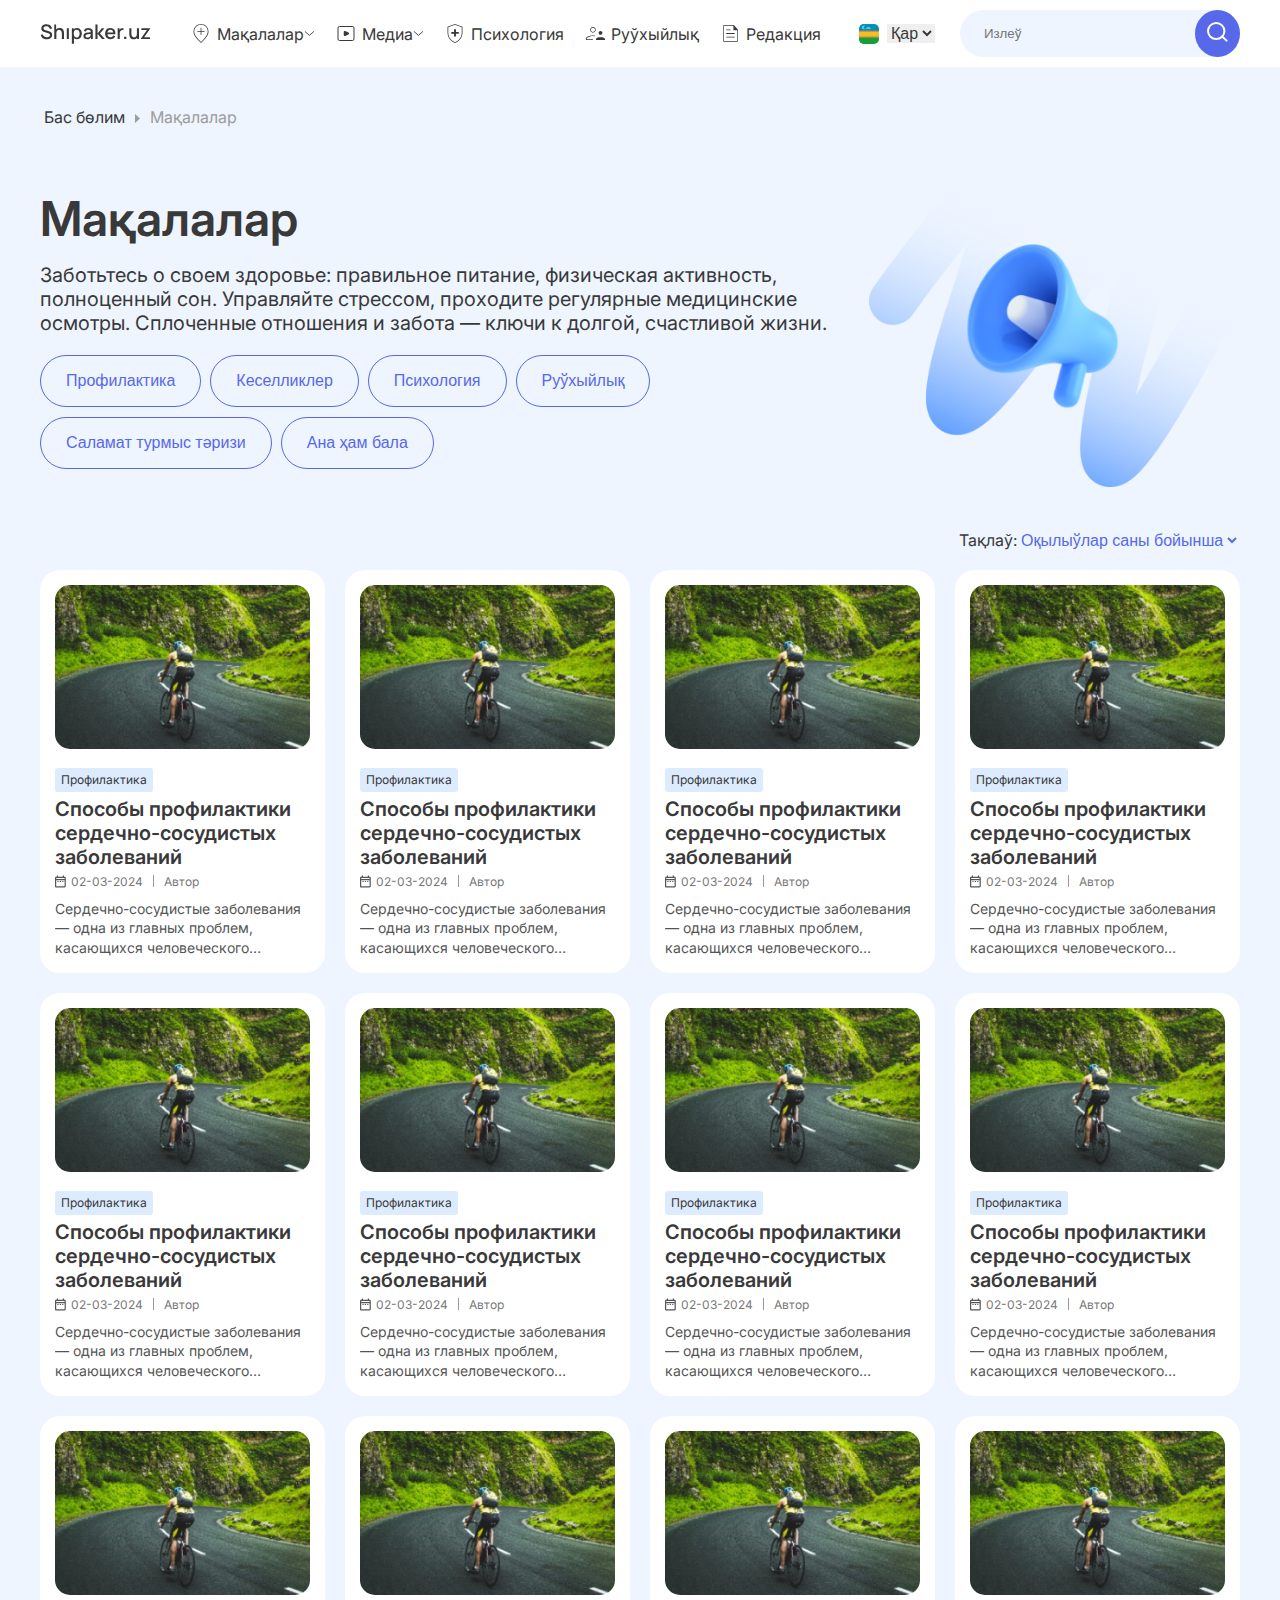
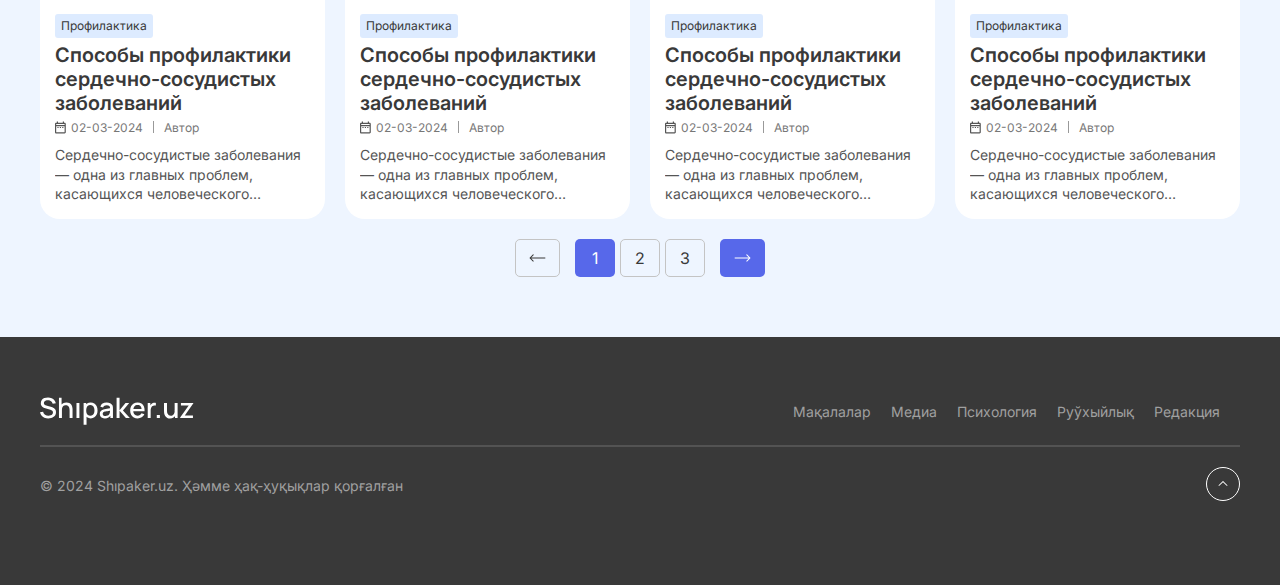
==== articles.html @ 268ea750 "Articles page added" ====
<!DOCTYPE html>
<html lang="en">
  <head>
    <meta charset="UTF-8" />
    <meta name="viewport" content="width=device-width, initial-scale=1.0" />
    <link rel="stylesheet" href="css/style.css" />
    <title>Мақалалар</title>
  </head>
  <body>
    <!-- Navbar -->

    <nav class="nav">
      <div class="container">
        <div class="nav_inner">
          <div class="logo"><img src="img/Logo.svg" alt="Logo" /></div>
          <div class="nav_links">
            <div class="nav_link">
              <img class="nav_link_icon" src="img/link1.svg" alt="link1" />
              <a href="#">Мақалалар</a>
              <img src="img/arrow.svg.svg" alt="arrow" />
            </div>
            <div class="nav_link">
              <img class="nav_link_icon" src="img/link2.svg" alt="link2" />
              <a href="#">Медиа</a>
              <img src="img/arrow.svg.svg" alt="arrow" />
            </div>
            <div class="nav_link">
              <img class="nav_link_icon" src="img/link3.svg" alt="link3" />
              <a href="#">Психология</a>
            </div>
            <div class="nav_link">
              <img class="nav_link_icon" src="img/link4.svg" alt="link4" />
              <a href="#">Руўхыйлық</a>
            </div>
            <div class="nav_link">
              <img class="nav_link_icon" src="img/link5.svg" alt="link5" />
              <a href="#">Редакция</a>
            </div>
          </div>
          <div class="nav_right">
            <div class="change_lang">
              <img src="img/flag_kaa.svg" alt="Flag_Kar" />
              <select name="language" class="lang-select">
                <option value="value1 selected">Қар</option>
                <option value="value1 selected">Қар</option>
              </select>
            </div>
            <div class="search">
              <form action="#" class="search_form">
                <input type="text" placeholder="Излеў" />
                <button><img src="img/search.svg" alt="#" /></button>
              </form>
            </div>
            <div class="menu">
              <div class="menu_lines">
                <div></div>
                <div></div>
                <div></div>
              </div>
            </div>
          </div>
        </div>
      </div>
    </nav>

    <!-- BreadCrumb -->
    <div class="breadcrumb">
      <div class="container">
        <ul class="breadcrumb">
          <li class="breadcrumb-link"><a href="index.html">Бас бөлим</a></li>
          <li class="breadcrumb-link breadcrumb-link-active">Мақалалар</li>
        </ul>
      </div>
    </div>

    <!-- Header -->

    <header class="header">
      <div class="container">
        <div class="header_inner">
          <div class="header_left header_left-about">
            <h1 class="header_title">Мақалалар</h1>
            <p class="header_subtitle">
              Заботьтесь о своем здоровье: правильное питание, физическая
              активность, полноценный сон. Управляйте стрессом, проходите
              регулярные медицинские осмотры. Сплоченные отношения и забота —
              ключи к долгой, счастливой жизни.
            </p>
            <button class="btn-outline about-page-btn">Профилактика</button>
            <button class="btn-outline about-page-btn">Кеселликлер</button>
            <button class="btn-outline about-page-btn">Психология</button>
            <button class="btn-outline about-page-btn">Руўхыйлық</button>
            <button class="btn-outline about-page-btn">
              Саламат турмыс тәризи
            </button>
            <button class="btn-outline about-page-btn">Ана ҳам бала</button>
          </div>
          <div class="header_right">
            <img src="img/about-page/about-page-header.png" alt="Photo" />
          </div>
        </div>
      </div>
    </header>

    <!-- Articles -->
    <section class="about-articles">
      <div class="container">
        <div class="sort">
          <div class="sort_text">Тақлаў:</div>
          <select name="sort-select" class="sort-select" id="sort-select">
            <option value="value1" selected>Оқылыўлар саны бойынша</option>
            <option value="value2">Оқылыўлар саны бойынша</option>
            <option value="value3">Оқылыўлар саны бойынша</option>
          </select>
        </div>
        <div class="about-articles-grid">
          <div class="article-v">
            <div class="article-v__img">
              <img src="img/article-v-img.jpg" alt="Image" />
            </div>
            <div class="article-v_content">
              <div class="article-category">Профилактика</div>
              <h3 class="article-title article-v-title">
                Способы профилактики сердечно-сосудистых заболеваний
              </h3>
              <div class="article-description">
                <div class="article-date">
                  <img src="img/date.svg" alt="date" />
                  02-03-2024
                </div>
                <div class="line"></div>
                <span class="author">Автор</span>
              </div>
              <p class="article-text article-v-text">
                Сердечно-сосудистые заболевания — одна из главных проблем,
                касающихся человеческого здоровья. Эти заболевания могут
                включать в себя инфаркт, инсульт, артериальную гипертензию,
                аритмию и многие другие состояния, которые затрагивают сердце и
                кровеносную систему.
              </p>
            </div>
          </div>

          <div class="article-v">
            <div class="article-v__img">
              <img src="img/article-v-img.jpg" alt="Image" />
            </div>
            <div class="article-v_content">
              <div class="article-category">Профилактика</div>
              <h3 class="article-title article-v-title">
                Способы профилактики сердечно-сосудистых заболеваний
              </h3>
              <div class="article-description">
                <div class="article-date">
                  <img src="img/date.svg" alt="date" />
                  02-03-2024
                </div>
                <div class="line"></div>
                <span class="author">Автор</span>
              </div>
              <p class="article-text article-v-text">
                Сердечно-сосудистые заболевания — одна из главных проблем,
                касающихся человеческого здоровья. Эти заболевания могут
                включать в себя инфаркт, инсульт, артериальную гипертензию,
                аритмию и многие другие состояния, которые затрагивают сердце и
                кровеносную систему.
              </p>
            </div>
          </div>

          <div class="article-v">
            <div class="article-v__img">
              <img src="img/article-v-img.jpg" alt="Image" />
            </div>
            <div class="article-v_content">
              <div class="article-category">Профилактика</div>
              <h3 class="article-title article-v-title">
                Способы профилактики сердечно-сосудистых заболеваний
              </h3>
              <div class="article-description">
                <div class="article-date">
                  <img src="img/date.svg" alt="date" />
                  02-03-2024
                </div>
                <div class="line"></div>
                <span class="author">Автор</span>
              </div>
              <p class="article-text article-v-text">
                Сердечно-сосудистые заболевания — одна из главных проблем,
                касающихся человеческого здоровья. Эти заболевания могут
                включать в себя инфаркт, инсульт, артериальную гипертензию,
                аритмию и многие другие состояния, которые затрагивают сердце и
                кровеносную систему.
              </p>
            </div>
          </div>

          <div class="article-v">
            <div class="article-v__img">
              <img src="img/article-v-img.jpg" alt="Image" />
            </div>
            <div class="article-v_content">
              <div class="article-category">Профилактика</div>
              <h3 class="article-title article-v-title">
                Способы профилактики сердечно-сосудистых заболеваний
              </h3>
              <div class="article-description">
                <div class="article-date">
                  <img src="img/date.svg" alt="date" />
                  02-03-2024
                </div>
                <div class="line"></div>
                <span class="author">Автор</span>
              </div>
              <p class="article-text article-v-text">
                Сердечно-сосудистые заболевания — одна из главных проблем,
                касающихся человеческого здоровья. Эти заболевания могут
                включать в себя инфаркт, инсульт, артериальную гипертензию,
                аритмию и многие другие состояния, которые затрагивают сердце и
                кровеносную систему.
              </p>
            </div>
          </div>

          <div class="article-v">
            <div class="article-v__img">
              <img src="img/article-v-img.jpg" alt="Image" />
            </div>
            <div class="article-v_content">
              <div class="article-category">Профилактика</div>
              <h3 class="article-title article-v-title">
                Способы профилактики сердечно-сосудистых заболеваний
              </h3>
              <div class="article-description">
                <div class="article-date">
                  <img src="img/date.svg" alt="date" />
                  02-03-2024
                </div>
                <div class="line"></div>
                <span class="author">Автор</span>
              </div>
              <p class="article-text article-v-text">
                Сердечно-сосудистые заболевания — одна из главных проблем,
                касающихся человеческого здоровья. Эти заболевания могут
                включать в себя инфаркт, инсульт, артериальную гипертензию,
                аритмию и многие другие состояния, которые затрагивают сердце и
                кровеносную систему.
              </p>
            </div>
          </div>

          <div class="article-v">
            <div class="article-v__img">
              <img src="img/article-v-img.jpg" alt="Image" />
            </div>
            <div class="article-v_content">
              <div class="article-category">Профилактика</div>
              <h3 class="article-title article-v-title">
                Способы профилактики сердечно-сосудистых заболеваний
              </h3>
              <div class="article-description">
                <div class="article-date">
                  <img src="img/date.svg" alt="date" />
                  02-03-2024
                </div>
                <div class="line"></div>
                <span class="author">Автор</span>
              </div>
              <p class="article-text article-v-text">
                Сердечно-сосудистые заболевания — одна из главных проблем,
                касающихся человеческого здоровья. Эти заболевания могут
                включать в себя инфаркт, инсульт, артериальную гипертензию,
                аритмию и многие другие состояния, которые затрагивают сердце и
                кровеносную систему.
              </p>
            </div>
          </div>

          <div class="article-v">
            <div class="article-v__img">
              <img src="img/article-v-img.jpg" alt="Image" />
            </div>
            <div class="article-v_content">
              <div class="article-category">Профилактика</div>
              <h3 class="article-title article-v-title">
                Способы профилактики сердечно-сосудистых заболеваний
              </h3>
              <div class="article-description">
                <div class="article-date">
                  <img src="img/date.svg" alt="date" />
                  02-03-2024
                </div>
                <div class="line"></div>
                <span class="author">Автор</span>
              </div>
              <p class="article-text article-v-text">
                Сердечно-сосудистые заболевания — одна из главных проблем,
                касающихся человеческого здоровья. Эти заболевания могут
                включать в себя инфаркт, инсульт, артериальную гипертензию,
                аритмию и многие другие состояния, которые затрагивают сердце и
                кровеносную систему.
              </p>
            </div>
          </div>

          <div class="article-v">
            <div class="article-v__img">
              <img src="img/article-v-img.jpg" alt="Image" />
            </div>
            <div class="article-v_content">
              <div class="article-category">Профилактика</div>
              <h3 class="article-title article-v-title">
                Способы профилактики сердечно-сосудистых заболеваний
              </h3>
              <div class="article-description">
                <div class="article-date">
                  <img src="img/date.svg" alt="date" />
                  02-03-2024
                </div>
                <div class="line"></div>
                <span class="author">Автор</span>
              </div>
              <p class="article-text article-v-text">
                Сердечно-сосудистые заболевания — одна из главных проблем,
                касающихся человеческого здоровья. Эти заболевания могут
                включать в себя инфаркт, инсульт, артериальную гипертензию,
                аритмию и многие другие состояния, которые затрагивают сердце и
                кровеносную систему.
              </p>
            </div>
          </div>

          <div class="article-v">
            <div class="article-v__img">
              <img src="img/article-v-img.jpg" alt="Image" />
            </div>
            <div class="article-v_content">
              <div class="article-category">Профилактика</div>
              <h3 class="article-title article-v-title">
                Способы профилактики сердечно-сосудистых заболеваний
              </h3>
              <div class="article-description">
                <div class="article-date">
                  <img src="img/date.svg" alt="date" />
                  02-03-2024
                </div>
                <div class="line"></div>
                <span class="author">Автор</span>
              </div>
              <p class="article-text article-v-text">
                Сердечно-сосудистые заболевания — одна из главных проблем,
                касающихся человеческого здоровья. Эти заболевания могут
                включать в себя инфаркт, инсульт, артериальную гипертензию,
                аритмию и многие другие состояния, которые затрагивают сердце и
                кровеносную систему.
              </p>
            </div>
          </div>

          <div class="article-v">
            <div class="article-v__img">
              <img src="img/article-v-img.jpg" alt="Image" />
            </div>
            <div class="article-v_content">
              <div class="article-category">Профилактика</div>
              <h3 class="article-title article-v-title">
                Способы профилактики сердечно-сосудистых заболеваний
              </h3>
              <div class="article-description">
                <div class="article-date">
                  <img src="img/date.svg" alt="date" />
                  02-03-2024
                </div>
                <div class="line"></div>
                <span class="author">Автор</span>
              </div>
              <p class="article-text article-v-text">
                Сердечно-сосудистые заболевания — одна из главных проблем,
                касающихся человеческого здоровья. Эти заболевания могут
                включать в себя инфаркт, инсульт, артериальную гипертензию,
                аритмию и многие другие состояния, которые затрагивают сердце и
                кровеносную систему.
              </p>
            </div>
          </div>

          <div class="article-v">
            <div class="article-v__img">
              <img src="img/article-v-img.jpg" alt="Image" />
            </div>
            <div class="article-v_content">
              <div class="article-category">Профилактика</div>
              <h3 class="article-title article-v-title">
                Способы профилактики сердечно-сосудистых заболеваний
              </h3>
              <div class="article-description">
                <div class="article-date">
                  <img src="img/date.svg" alt="date" />
                  02-03-2024
                </div>
                <div class="line"></div>
                <span class="author">Автор</span>
              </div>
              <p class="article-text article-v-text">
                Сердечно-сосудистые заболевания — одна из главных проблем,
                касающихся человеческого здоровья. Эти заболевания могут
                включать в себя инфаркт, инсульт, артериальную гипертензию,
                аритмию и многие другие состояния, которые затрагивают сердце и
                кровеносную систему.
              </p>
            </div>
          </div>

          <div class="article-v">
            <div class="article-v__img">
              <img src="img/article-v-img.jpg" alt="Image" />
            </div>
            <div class="article-v_content">
              <div class="article-category">Профилактика</div>
              <h3 class="article-title article-v-title">
                Способы профилактики сердечно-сосудистых заболеваний
              </h3>
              <div class="article-description">
                <div class="article-date">
                  <img src="img/date.svg" alt="date" />
                  02-03-2024
                </div>
                <div class="line"></div>
                <span class="author">Автор</span>
              </div>
              <p class="article-text article-v-text">
                Сердечно-сосудистые заболевания — одна из главных проблем,
                касающихся человеческого здоровья. Эти заболевания могут
                включать в себя инфаркт, инсульт, артериальную гипертензию,
                аритмию и многие другие состояния, которые затрагивают сердце и
                кровеносную систему.
              </p>
            </div>
          </div>
        </div>
        <div class="pagination">
          <div class="page-arrow">
            <img src="img/about-page/arrow-left.svg" alt="Arrow-left" />
          </div>
          <ul class="pagination-ul">
            <li class="pagination-item pagination-active">1</li>
            <li class="pagination-item">2</li>
            <li class="pagination-item">3</li>
          </ul>
          <div class="page-arrow pagination-active">
            <img src="img/about-page/arrow-right.svg" alt="Arrow-right" />
          </div>
        </div>
      </div>
    </section>

    <!-- Footer -->

    <footer class="footer">
      <div class="container">
        <div class="footer_up">
          <div class="logo">
            <img src="img/logo_white.svg" alt="Logo-white" />
          </div>.sort {
            font-size: ;
          }
          <ul class="footer_links">
            <li><a href="#" class="footer_link">Мақалалар</a></li>
            <li><a href="#" class="footer_link">Медиа</a></li>
            <li><a href="#" class="footer_link">Психология</a></li>
            <li><a href="#" class="footer_link">Руўхыйлық</a></li>
            <li><a href="#" class="footer_link">Редакция</a></li>
          </ul>
        </div>
        <hr class="footer_line" />
        <div class="footer_down">
          <p>© 2024 Shıpaker.uz. Ҳәмме ҳақ-ҳуқықлар қорғалған</p>
          <div class="to-top"><img src="img/totop.svg" alt="ToTop" /></div>
        </div>
      </div>
    </footer>
  </body>
</html>
---- css/style.css ----
@import url("https://fonts.googleapis.com/css2?family=Inter:wght@100..900&display=swap");

:root {
  --main-color: #5768ea;
  --black-color: #393939;
  --white-color: #ffffff;
  --bg-color: #eef5ff;
}

html {
  box-sizing: border-box;
}

*,
*::before,
*::after {
  box-sizing: inherit;
}

body {
  margin: 0;
  font-family: "Inter", sans-serif;
  background-color: var(--bg-color);
  color: var(--black-color);
}

h1,
h2,
h3,
h4,
h5,
h6,
ul,
ol,
p {
  margin: 0;
  padding: 0;
}

.container {
  max-width: 1440px;
  width: 100%;
  margin: 0 auto;
  padding: 0 40px;
}

section {
  padding-bottom: 60px;
}

/* Navbar */

.nav {
  background-color: var(--white-color);
  padding: 10px 0;
  position: sticky;
  top: 0;
}

.nav_inner {
  display: flex;
  justify-content: space-between;
  align-items: center;
}

.logo {
  display: flex;
  align-items: center;
}

.logo img {
  width: 100%;
}

.nav_links {
  display: flex;
  align-items: center;
}

.nav_link {
  display: flex;
  align-items: center;
  margin-right: 20px;
  cursor: pointer;
}

.nav_link a {
  font-size: 16px;
  color: var(--black-color);
  text-decoration: none;
}

.nav_link:last-child {
  margin-right: 0;
}

.nav_link_icon {
  margin-right: 5px;
}

.nav_right {
  display: flex;
  align-items: center;
}

.change_lang {
  display: flex;
  align-items: center;
}

.change_lang .lang-select {
  font-size: 16px;
  margin-left: 8px;
  text-decoration: none;
  color: var(--black-color);
  border: none;
  outline: none;
}

.search_form {
  margin-left: 25px;
  position: relative;
}

.search_form input {
  background-color: var(--bg-color);
  color: var(--black-color);
  padding: 16px 24px;
  border-radius: 50px;
  border: none;
  width: 280px;
}

.search_form button {
  padding: 12px;
  background-color: var(--main-color);
  border: none;
  border-radius: 50%;
  position: absolute;
  right: 0;
  cursor: pointer;
  font-size: 14px;
}

.menu {
  width: 40px;
  height: 40px;
  background-color: var(--main-color);
  border-radius: 3px;
  display: flex;
  align-items: center;
  justify-content: center;
  display: none;
}

.menu_lines div {
  width: 18px;
  height: 2px;
  background-color: var(--white-color);
  margin-bottom: 5px;
}

.menu_lines div:last-child {
  margin-bottom: 0;
}

/* Header */

.header {
  margin: 40px 0;
}

.header_inner {
  display: flex;
  align-items: center;
}

.header_title {
  font-size: 48px;
  color: var(--black-color);
  max-width: 640px;
  font-weight: 600;
}

.header_subtitle {
  margin-top: 15px;
  font-size: 20px;
}

.btn {
  background-color: var(--main-color);
  padding: 16px 50px;
  color: var(--white-color);
  border-radius: 50px;
  border: none;
  font-size: 14px;
  cursor: pointer;
}

.header_btn {
  margin-top: 30px;
}

.header_right img {
  width: 100%;
}

/* Articles */

.articles {
}
.articles_inner {
  display: flex;
}
.articles_left {
  max-width: 900px;
  margin-right: 20px;
}

.title {
  font-size: 28px;
  font-weight: 600;
}
.article-h {
  display: flex;
  align-items: center;
  background-color: var(--white-color);
  padding: 15px;
  border-radius: 20px;
  margin-top: 20px;
  cursor: pointer;
  width: 100%;
}
.article-h__left {
  max-width: 260px;
  width: 100%;
}
.article-h__left img {
  border-radius: 15px;
  width: 100%;
}
.article-h_right {
  margin-left: 20px;
  width: 100%;
}
.article-category {
  background-color: #ddebff;
  width: 98px;
  height: 24px;
  font-size: 12px;
  border-radius: 3px;
  display: flex;
  align-items: center;
  justify-content: center;
}
.article-title {
  font-size: 24px;
  font-weight: 600;
  margin-top: 5px;
  /* display: -webkit-box;
  -webkit-line-clamp: 3;
  -webkit-box-orient: vertical;
  overflow: hidden; */
}
.article-description {
  display: flex;
  align-items: center;
  margin-top: 5px;
}

.article-date img {
  margin-right: 5px;
}

.article-date {
  display: flex;
  align-items: center;
  font-size: 12px;
  color: #777;
}
.line {
  height: 12px;
  width: 1px;
  background-color: #999;
  margin: 0 10px;
}
.author {
  font-size: 12px;
  color: #777;
}
.article-text {
  font-size: 16px;
  color: #555;
  line-height: 140%;
  display: -webkit-box;
  -webkit-line-clamp: 2;
  -webkit-box-orient: vertical;
  overflow: hidden;
  margin-top: 10px;
}

.to-articles-btn {
  background-color: var(--bg-color);
  border: 1px solid var(--main-color);
  color: var(--main-color);
  font-size: 14px;
  margin-top: 20px;
  cursor: pointer;
}

.articles_right {
  width: 100%;
}

.top-article {
  padding: 15px;
  background-color: var(--white-color);
  border-radius: 20px;
  margin-top: 20px;
  cursor: pointer;
}

.top-article-title {
  font-size: 16px;
}

.top-article-text {
  font-size: 14px;
}

.categories-title {
  margin-top: 30px;
  margin-bottom: 20px;
}

.categories {
  display: flex;
  flex-wrap: wrap;
}
.category-item {
  padding: 10px 15px;
  font-size: 16px;
  background-color: var(--white-color);
  border-radius: 25px;
  margin-right: 10px;
  margin-bottom: 10px;
  cursor: pointer;
}

/* Recommend articles */

.rcmd-categories-title {
  margin-bottom: 20px;
}

.rcmd-articles-grid {
  display: grid;
  grid-template-columns: repeat(4, 1fr);
  gap: 20px;
}

.article-v {
  background-color: var(--white-color);
  padding: 15px;
  border-radius: 20px;
  max-width: 325px;
  cursor: pointer;
}

.article-v__img img {
  border-radius: 15px;
  width: 100%;
}

.article-v_content {
  margin-top: 15px;
}

.article-v-title {
  /* display: -webkit-box;
  -webkit-line-clamp: 3;
  -webkit-box-orient: vertical;
  overflow: hidden; */
  font-size: 20px;
}

.article-v-text {
  font-size: 14px;
  display: -webkit-box;
  -webkit-line-clamp: 3;
  -webkit-box-orient: vertical;
  overflow: hidden;
}

/* About */

.about-title {
  margin-bottom: 20px;
}

.about-text {
  font-size: 20px;
  line-height: 140%;
  margin-bottom: 20px;
  max-width: 893px;
}

.about-images {
  display: flex;
  justify-content: space-between;
  flex-wrap: wrap;
}

.about-img {
  border-radius: 20px;
  max-width: 100%;
  margin-top: 20px;
}

.footer {
  background-color: var(--black-color);
  padding: 60px 0 80px;
}

.footer_up {
  display: flex;
  justify-content: space-between;
  align-items: center;
  flex-wrap: wrap;
}

.footer_links {
  display: flex;
  list-style: none;
  flex-wrap: wrap;
}

.footer_link {
  text-decoration: none;
  color: var(--white-color);
  margin-right: 20px;
  font-size: 14px;
  color: #a0a0a0;
}

.footer_link:last-child {
  /* margin-right: 0; */
}

.footer_line {
  border: 1px solid #535353;
  margin: 20px 0;
}

.footer_down {
  display: flex;
  justify-content: space-between;
  align-items: center;
}

.footer_down p {
  color: #a0a0a0;
  font-size: 14px;
}

.to-top {
  cursor: pointer;
}

/* Adaptive */

@media screen and (max-width: 1200px) {
  .nav_link_icon {
    display: none;
  }
  .header_title {
    font-size: 42px;
  }
  .title {
    font-size: 24px;
  }
  .article-h_right .article-title {
    font-size: 20px;
  }
  .search_form {
    margin-left: 15px;
  }
  .search_form input {
    width: 250px;
  }

  .articles_inner {
    flex-wrap: wrap;
  }

  .article-v-title {
    font-size: 16px;
  }

  .rcmd-articles-grid {
    grid-template-columns: repeat(3, 1fr);
  }

  .articles_left {
    max-width: 100%;
    margin-right: 0px;
  }

  .top_articles_title {
    margin-top: 30px;
  }

  .about-img {
    width: 100%;
  }

  .nav_links {
    display: none;
  }

  .menu {
    display: flex;
    margin-left: 20px;
  }

  .search_form {
    display: none;
  }
}

@media screen and (max-width: 875px) {
  .header_title {
    font-size: 36px;
  }
  .header_subtitle {
    font-size: 16px;
  }
  .top-article-title {
    font-size: 20px;
  }
  .article-v-title {
    font-size: 16px;
  }
  .rcmd-articles-grid {
    grid-template-columns: repeat(2, 2fr);
  }
  .about-text {
    font-size: 16px;
  }
}

@media screen and (max-width: 675px) {
  .article-category {
    height: 20px;
  }
  .header_subtitle {
    margin-top: 5px;
  }
  .header_btn {
    margin-top: 15px;
  }
  .article-h {
    margin-top: 10px;
    padding: 10px;
    border-radius: 10px;
  }
  .container {
    padding: 0 10px;
  }
  section {
    padding-bottom: 20px;
  }
  .header_right {
    display: none;
  }
  .header_title {
    font-size: 24px;
  }
  .title {
    font-size: 18px;
  }
  .header_subtitle {
    font-size: 14px;
  }
  .article-h_right .article-title {
    font-size: 14px;
  }
  .top-article-title {
    font-size: 14px;
  }
  .top-article-text {
    display: none;
  }
  .article-h_right .article-text {
    display: none;
  }
  .header_right img {
    width: 50%;
    margin-left: 50%;
  }
  .btn {
    padding: 10px 25px;
    font-size: 12px;
  }
  .rcmd-articles-grid {
    gap: 10px;
  }
  .article-h_right {
    margin-left: 10px;
  }
  .article-h__left {
    max-width: 140px;
  }
  .article-h__left img {
    border-radius: 5px;
  }
  .top-article {
    margin-top: 10px;
    padding: 10px;
    border-radius: 10px;
  }
  .category-item {
    font-size: 14px;
    padding: 10px;
    border-radius: 10px;
  }
  .article-v {
    padding: 10px 10px 20px;
    border-radius: 10px;
  }
  .article-v__img img {
    border-radius: 10px;
  }
  .categories-title {
    margin-bottom: 15px;
  }
  .article-v-title {
    font-size: 14px;
  }
  .article-v_content {
    margin-top: 5px;
  }
  .about-title {
    margin-top: 20px;
    margin-bottom: 10px;
  }
  .about-images img {
    border-radius: 10px;
    margin-top: 10px;
  }
  .footer {
    padding: 40px 0 40px;
  }
  .footer_up .logo {
    margin-bottom: 10px;
  }
  .article-v-text {
    display: none;
  }
}

/* About Page start */

.breadcrumb {
  display: flex;
  list-style: none;
  align-items: center;
  margin-top: 20px;
}

.breadcrumb-link a {
  font-size: 16px;
  margin-left: 4px;
  text-decoration: none;
  color: var(--black-color);
}

.breadcrumb-link-active {
  color: #9c9c9c;
  text-decoration: none;
  margin-left: 10px;
}

.breadcrumb-link-active::before {
  content: url(../img/about-page/breadcrumb-icon.svg);
  margin-right: 10px;
}

.header_left-about {
  width: 80%;
}

.header_left-about .header_subtitle {
  margin-bottom: 10px;
}

.btn-outline {
  background-color: var(--bg-color);
  padding: 16px 25px;
  color: var(--main-color);
  border-radius: 50px;
  border: 1px solid var(--main-color);
  font-size: 16px;
  cursor: pointer;
  transition: 0.4s;
}

.btn-outline:hover {
  background-color: var(--main-color);
  color: var(--white-color);
}

.about-page-btn {
  margin-top: 10px;
  margin-right: 5px;
}

/* About page Articles */

.about-articles-grid {
  display: grid;
  grid-template-columns: repeat(4, 1fr);
  gap: 20px;
}

.sort {
  display: flex;
  align-items: center;
  margin-bottom: 20px;
  height: 19px;
  justify-content: flex-end;
}

.sort-text {
  font-size: 16px;
}

.sort-select {
  background: none;
  border: none;
  font-size: 16px;
  outline: none;
  color: var(--main-color);
}

.pagination {
  display: flex;
  justify-content: center;
  margin-top: 20px;
}

.pagination-ul {
  list-style: none;
  display: flex;
}

.page-arrow {
  display: flex;
  align-items: center;
  justify-content: center;
  width: 45px;
  height: 38px;
  border: 1px solid #c4c4c4;
  border-radius: 5px;
  margin-right: 15px;
  cursor: pointer;
}

.page-arrow:last-child {
  margin-right: 0;
  margin-left: 10px;
}

.pagination-item {
  width: 40px;
  height: 38px;
  display: flex;
  align-items: center;
  justify-content: center;
  border: 1px solid #c4c4c4;
  border-radius: 5px;
  margin-right: 5px;
  cursor: pointer;
}

.pagination-active {
  background-color: var(--main-color);
  color: var(--white-color);
  border: none;
}

/* About page adaptive */

@media screen and (max-width: 875px) {
  .about-articles-grid {
    grid-template-columns: repeat(3, 1fr);
  }
  
}


@media screen and (max-width: 675px) {
  .about-articles-grid {
    grid-template-columns: repeat(2, 2fr);
    gap: 10px;
  }
  .btn-outline {
    font-size: 14px;
    padding: 10px 15px;
  }

  .sort_text {
    font-size: 14px;
  }
  .sort-select {
    font-size: 14px;
  }
}
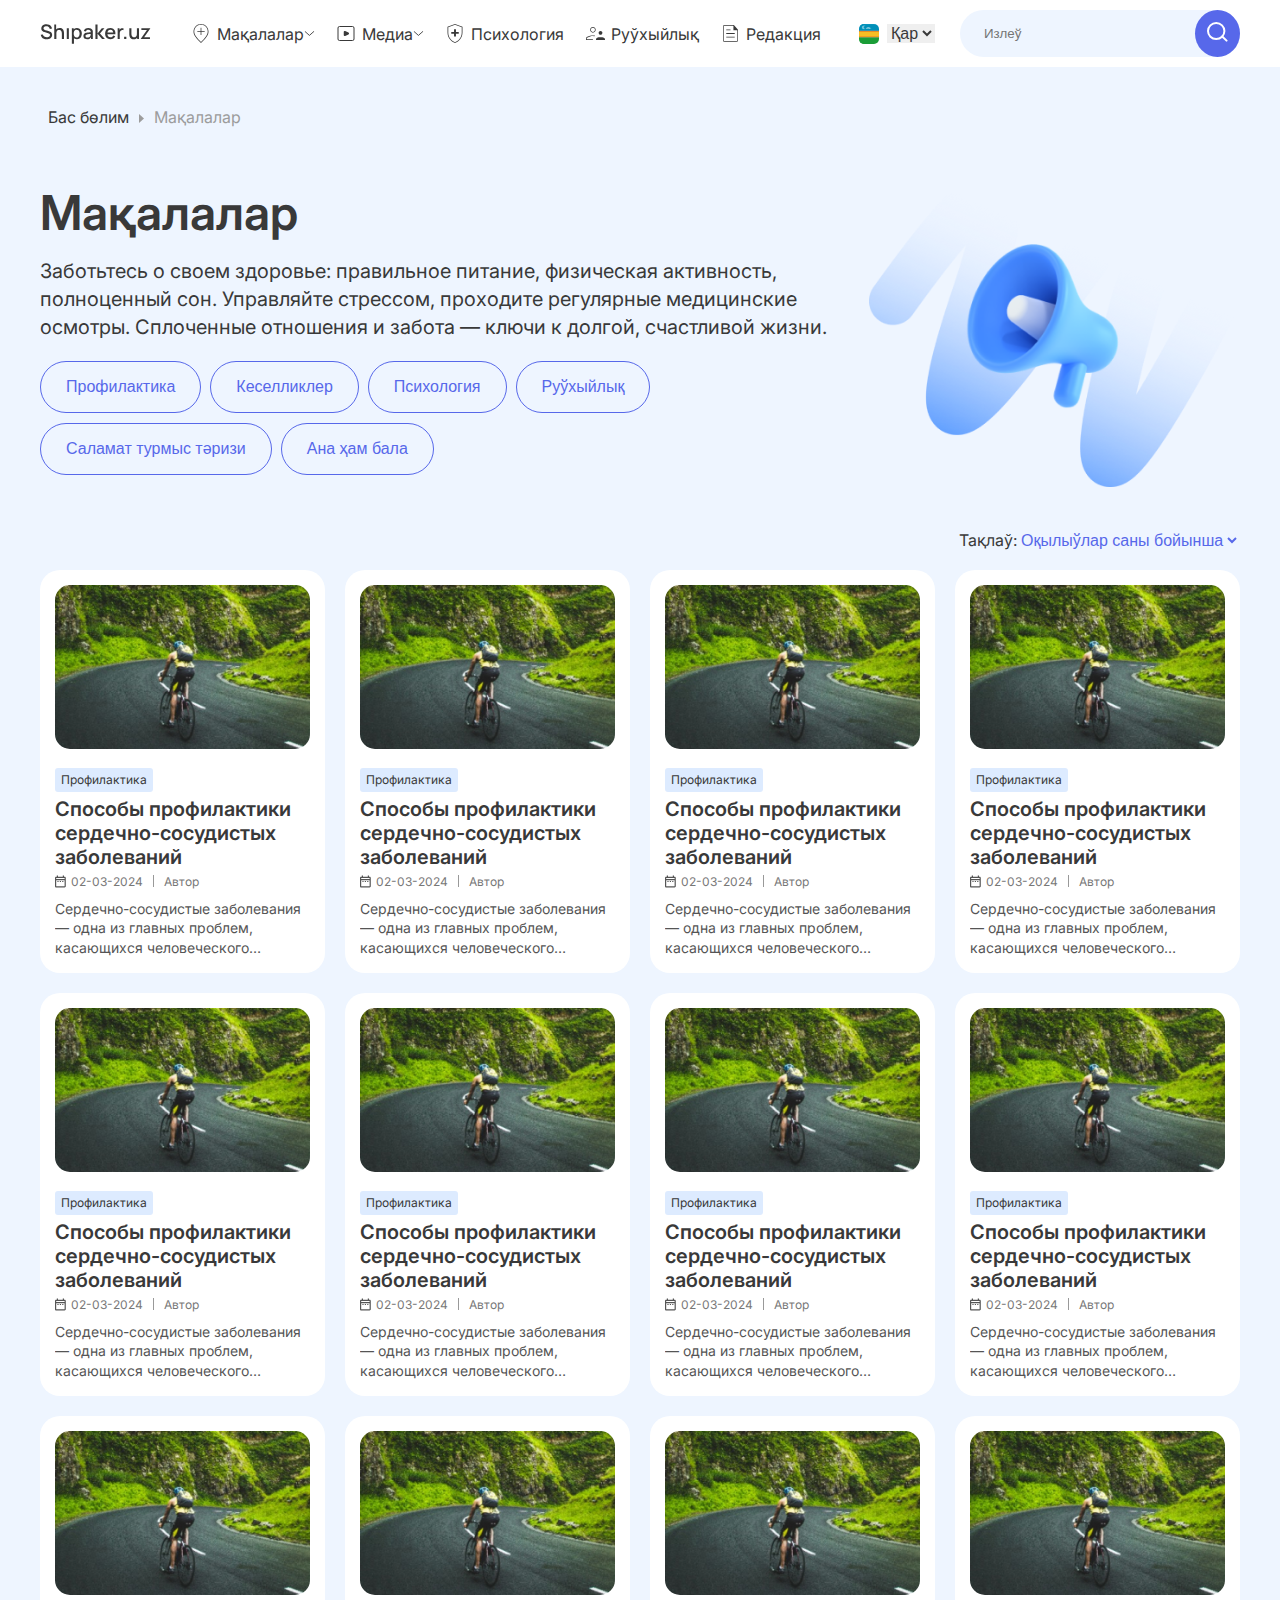
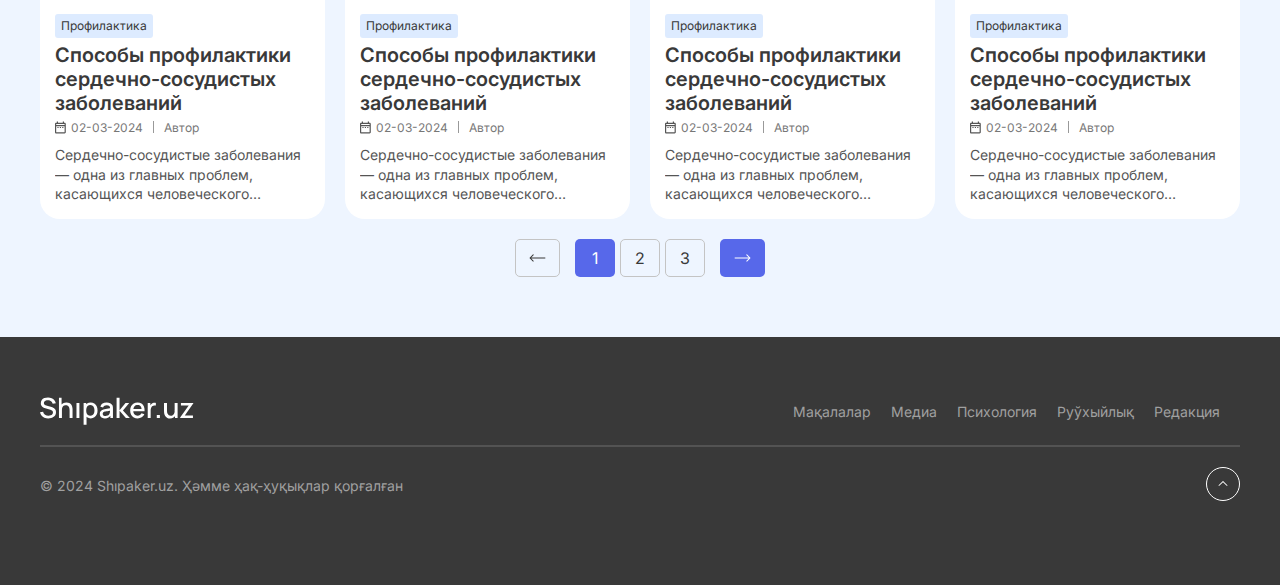
==== commit 8ce0ac2d: "Articles page adaptive" ====
--- a/articles.html
+++ b/articles.html
@@ -75,7 +75,7 @@
 
     <!-- Header -->
 
-    <header class="header">
+    <header class="header articles-header">
       <div class="container">
         <div class="header_inner">
           <div class="header_left header_left-about">
--- a/css/style.css
+++ b/css/style.css
@@ -185,6 +185,7 @@
 .header_subtitle {
   margin-top: 15px;
   font-size: 20px;
+  line-height: 140%;
 }
 
 .btn {
@@ -659,7 +660,7 @@
   }
 }
 
-/* About Page start */
+/* Articles Page start */
 
 .breadcrumb {
   display: flex;
@@ -668,7 +669,8 @@
   margin-top: 20px;
 }
 
-.breadcrumb-link a {
+.breadcrumb-link a,
+.breadcrumb-link {
   font-size: 16px;
   margin-left: 4px;
   text-decoration: none;
@@ -715,7 +717,7 @@
   margin-right: 5px;
 }
 
-/* About page Articles */
+/* Articles page Articles */
 
 .about-articles-grid {
   display: grid;
@@ -789,24 +791,30 @@
   border: none;
 }
 
-/* About page adaptive */
+/* Articles page adaptive */
 
 @media screen and (max-width: 875px) {
   .about-articles-grid {
     grid-template-columns: repeat(3, 1fr);
   }
-  
-}
-
+}
 
 @media screen and (max-width: 675px) {
+  .articles-header {
+    margin: 20px 0;
+  }
+
+  .articles-header .header_subtitle {
+    display: none;
+  }
+
   .about-articles-grid {
     grid-template-columns: repeat(2, 2fr);
     gap: 10px;
   }
   .btn-outline {
     font-size: 14px;
-    padding: 10px 15px;
+    padding: 5px 10px;
   }
 
   .sort_text {
@@ -815,5 +823,13 @@
   .sort-select {
     font-size: 14px;
   }
-}
-
+
+  .breadcrumb {
+    margin-top: 10px;
+  }
+
+  .breadcrumb-link a,
+  .breadcrumb-link {
+    font-size: 12px;
+  }
+}
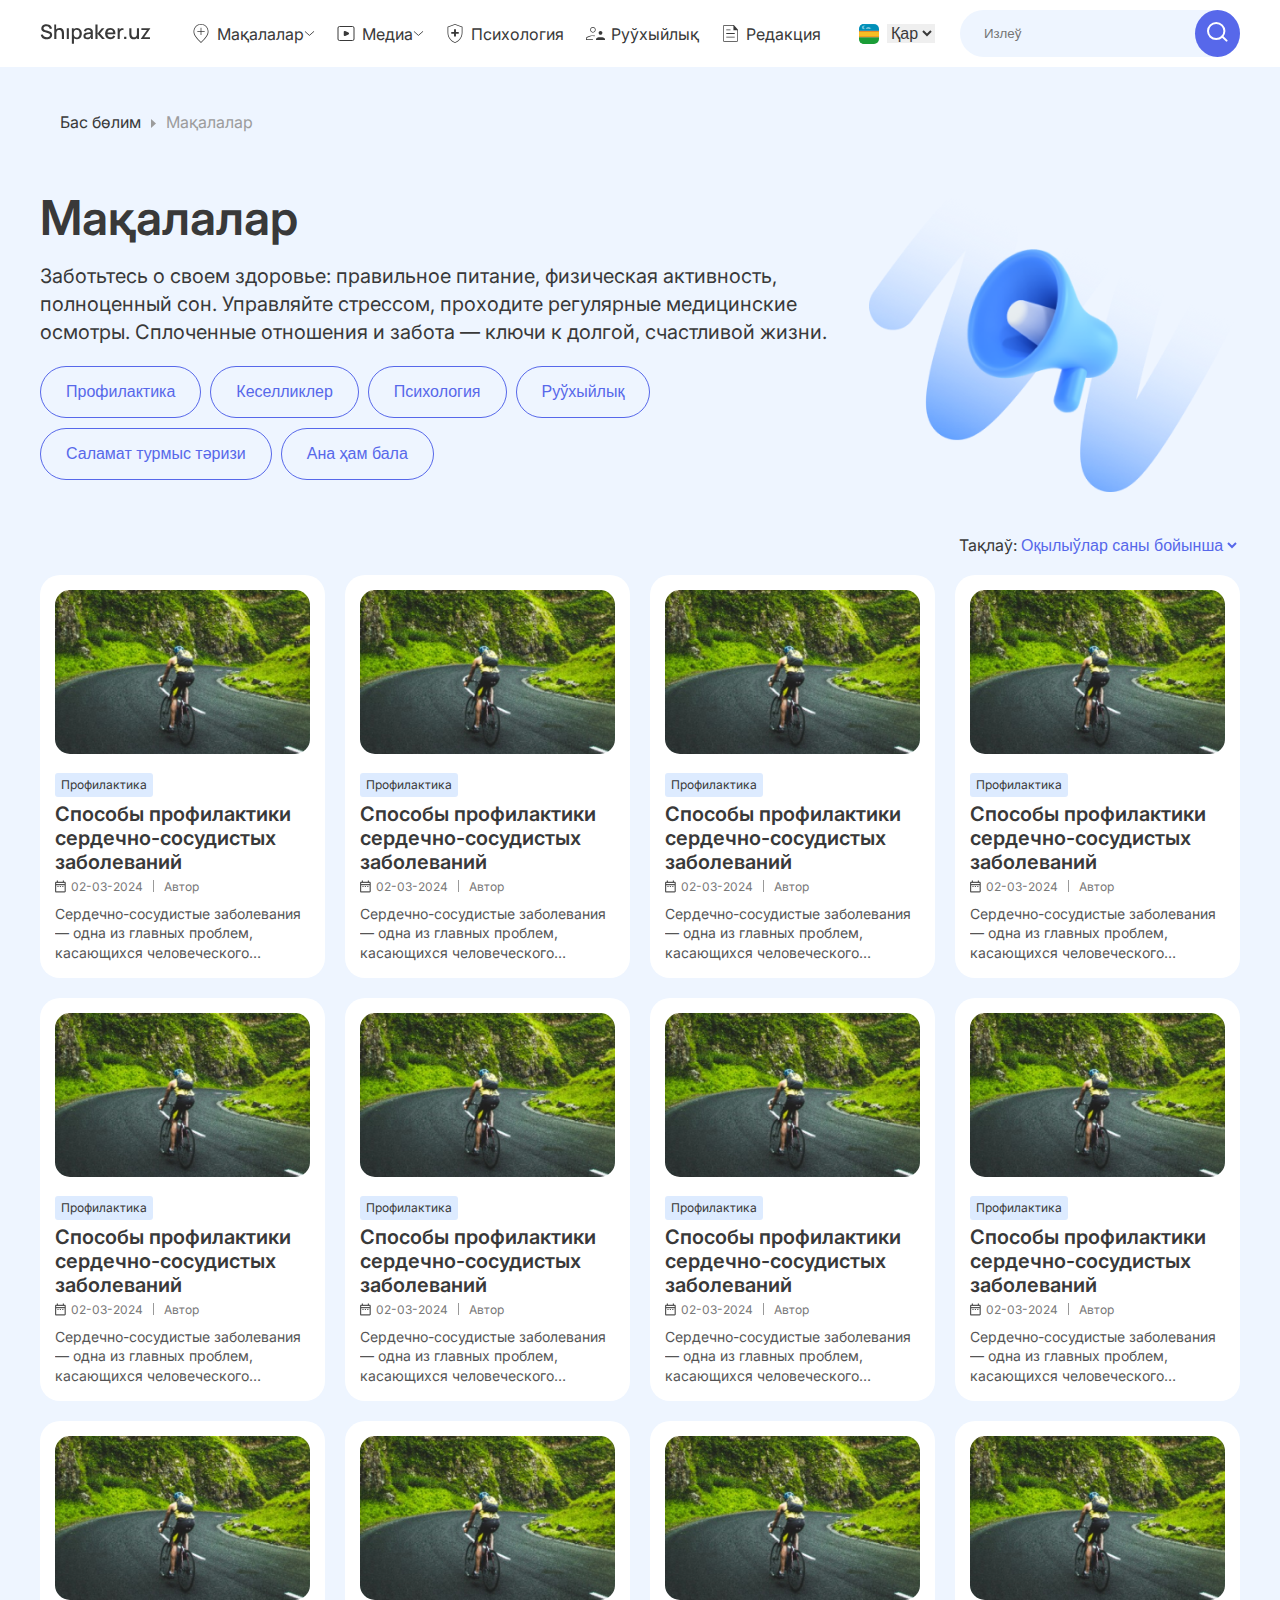
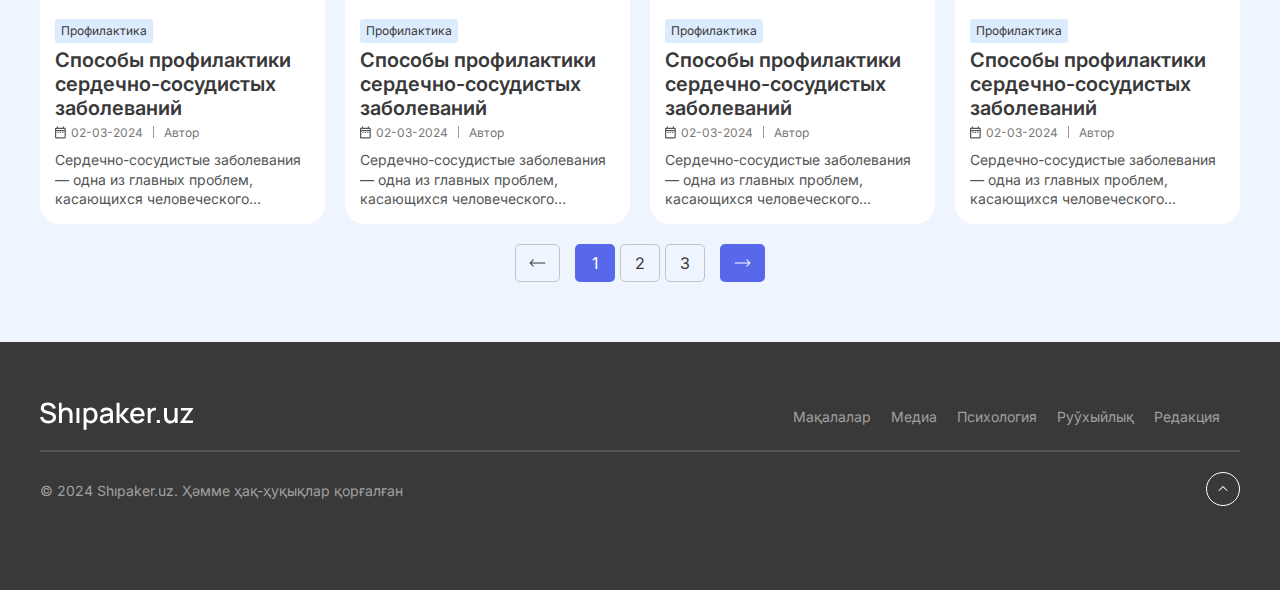
==== commit 79283395: "read-article page added" ====
--- a/articles.html
+++ b/articles.html
@@ -12,7 +12,9 @@
     <nav class="nav">
       <div class="container">
         <div class="nav_inner">
-          <div class="logo"><img src="img/Logo.svg" alt="Logo" /></div>
+          <div class="logo">
+            <a href="index.html"><img src="img/Logo.svg" alt="Logo" /></a>
+          </div>
           <div class="nav_links">
             <div class="nav_link">
               <img class="nav_link_icon" src="img/link1.svg" alt="link1" />
@@ -461,9 +463,8 @@
         <div class="footer_up">
           <div class="logo">
             <img src="img/logo_white.svg" alt="Logo-white" />
-          </div>.sort {
-            font-size: ;
-          }
+          </div>
+          .sort { font-size: ; }
           <ul class="footer_links">
             <li><a href="#" class="footer_link">Мақалалар</a></li>
             <li><a href="#" class="footer_link">Медиа</a></li>
--- a/css/style.css
+++ b/css/style.css
@@ -63,13 +63,9 @@
   align-items: center;
 }
 
-.logo {
-  display: flex;
-  align-items: center;
-}
-
 .logo img {
   width: 100%;
+  vertical-align: middle;
 }
 
 .nav_links {
@@ -258,10 +254,10 @@
   font-size: 24px;
   font-weight: 600;
   margin-top: 5px;
-  /* display: -webkit-box;
-  -webkit-line-clamp: 3;
+  display: -webkit-box;
+  -webkit-line-clamp: 5;
   -webkit-box-orient: vertical;
-  overflow: hidden; */
+  overflow: hidden;
 }
 .article-description {
   display: flex;
@@ -667,25 +663,30 @@
   list-style: none;
   align-items: center;
   margin-top: 20px;
+  flex-wrap: wrap;
 }
 
 .breadcrumb-link a,
 .breadcrumb-link {
   font-size: 16px;
-  margin-left: 4px;
   text-decoration: none;
   color: var(--black-color);
+  margin-top: 5px;
 }
 
 .breadcrumb-link-active {
   color: #9c9c9c;
   text-decoration: none;
-  margin-left: 10px;
-}
-
-.breadcrumb-link-active::before {
+}
+
+.breadcrumb-link::before {
   content: url(../img/about-page/breadcrumb-icon.svg);
   margin-right: 10px;
+  margin-left: 10px;
+}
+
+.breadcrumb-link:first-child::before {
+  content: "";
 }
 
 .header_left-about {
@@ -833,3 +834,131 @@
     font-size: 12px;
   }
 }
+
+/* Read Article page start */
+
+.breadcrumb-ra {
+  margin-bottom: 40px;
+}
+
+.ra-content {
+  background-color: var(--white-color);
+  border-radius: 20px;
+  padding: 20px 25px;
+}
+
+.ra-category {
+  font-size: 14px;
+  width: 120px;
+  height: 27px;
+}
+
+.ra-title {
+  font-size: 40px;
+  font-weight: 600;
+  margin-top: 5px;
+  margin-bottom: 15px;
+}
+
+.ra-article-date {
+  font-size: 16px;
+}
+
+.ra-article-date img {
+  width: 16px;
+}
+
+.ra-line {
+  height: 18px;
+}
+
+.ra-author {
+  font-size: 16px;
+}
+
+.ra-img {
+  margin: 20px 0;
+}
+
+.ra-img img {
+  border-radius: 20px;
+  width: 100%;
+}
+
+.ra-text {
+  line-height: 140%;
+  font-size: 20px;
+  margin-bottom: 10px;
+}
+
+
+
+@media screen and (max-width: 875px) {
+  .ra-category {
+    font-size: 12px;
+    width: 106px;
+    height: 25px;
+  }
+  .ra-articles-title {
+    margin-top: 20px;
+  }
+  .ra-title {
+    font-size: 32px;
+  }
+  .ra-article-date img {
+    width: 14px;
+  }
+  .ra-article-date {
+    font-size: 14px;
+  }
+  .ra-author {
+    font-size: 14px;
+  }
+  .ra-text {
+    font-size: 16px;
+    line-height: 150%;
+  }
+  .breadcrumb-ra {
+    margin-bottom: 20px;
+  }
+  .ra-content {
+    padding: 15px 20px;
+  }
+}
+
+@media screen and (max-width: 675px) {
+  .ra-content {
+    padding: 10px 10px;
+    border-radius: 10px;
+  }
+  .ra-category {
+    font-size: 12px;
+    width: 106px;
+    height: 20px;
+  }
+  .ra-title {
+    font-size: 20px;
+    margin-bottom: 10px;
+  }
+  .ra-article-date img {
+    width: 12px;
+  }
+  .ra-article-date {
+    font-size: 12px;
+  }
+  .ra-author {
+    font-size: 12px;
+  }
+  .ra-line {
+    height: 14px;
+  }
+  .ra-img {
+    margin: 10px 0;
+  }
+  .ra-img img {
+    border-radius: 5px;
+  }
+  .ra-text {
+    font-size: 14px;
+  }
+}